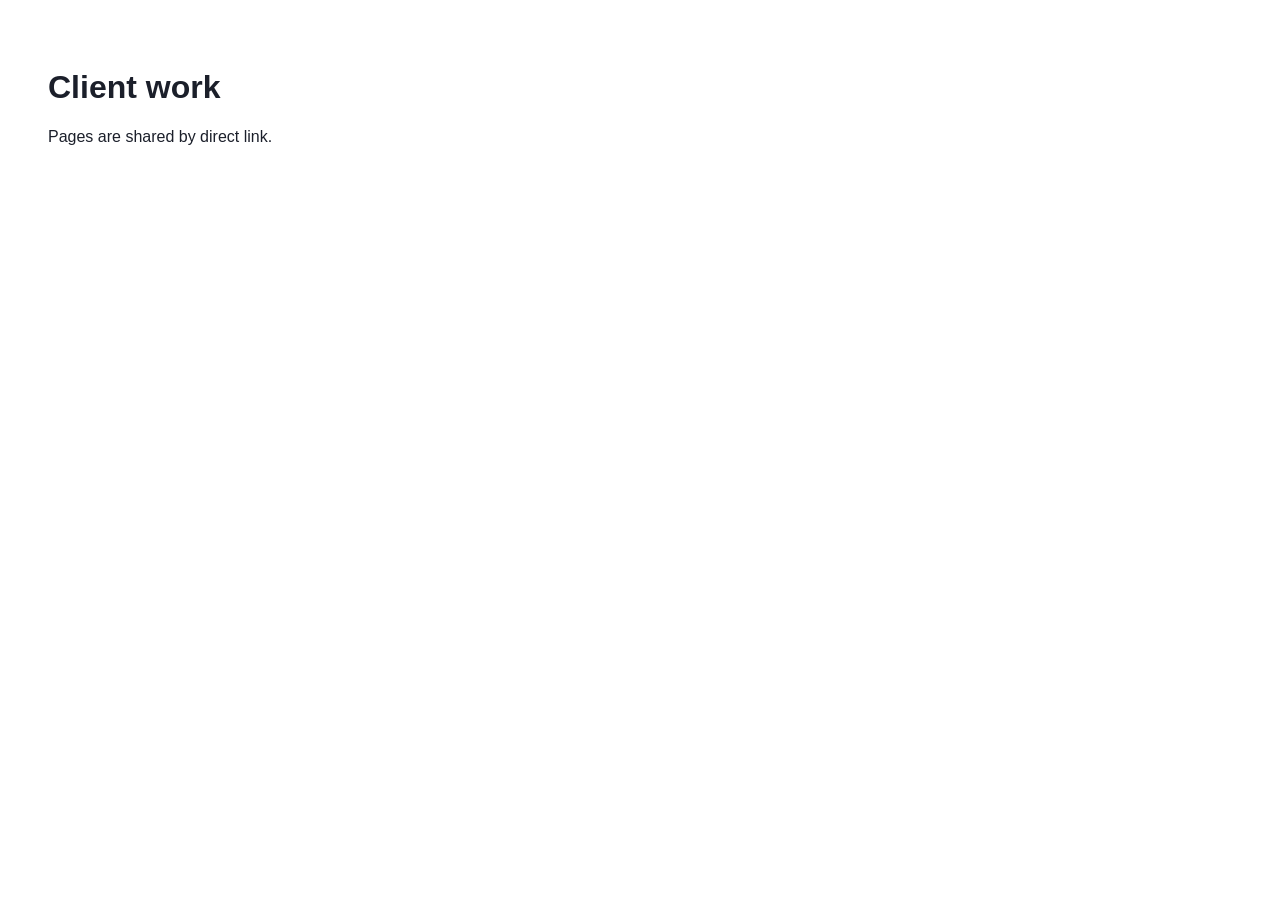
==== index.html @ 472d4ae5 "Add root placeholder page" ====
<!DOCTYPE html>
<html lang="en"><head><meta charset="UTF-8"><meta name="robots" content="noindex,nofollow"><title>Client work</title></head>
<body style="font-family:sans-serif;padding:40px;color:#1b1f2a"><h1>Client work</h1><p>Pages are shared by direct link.</p></body></html>
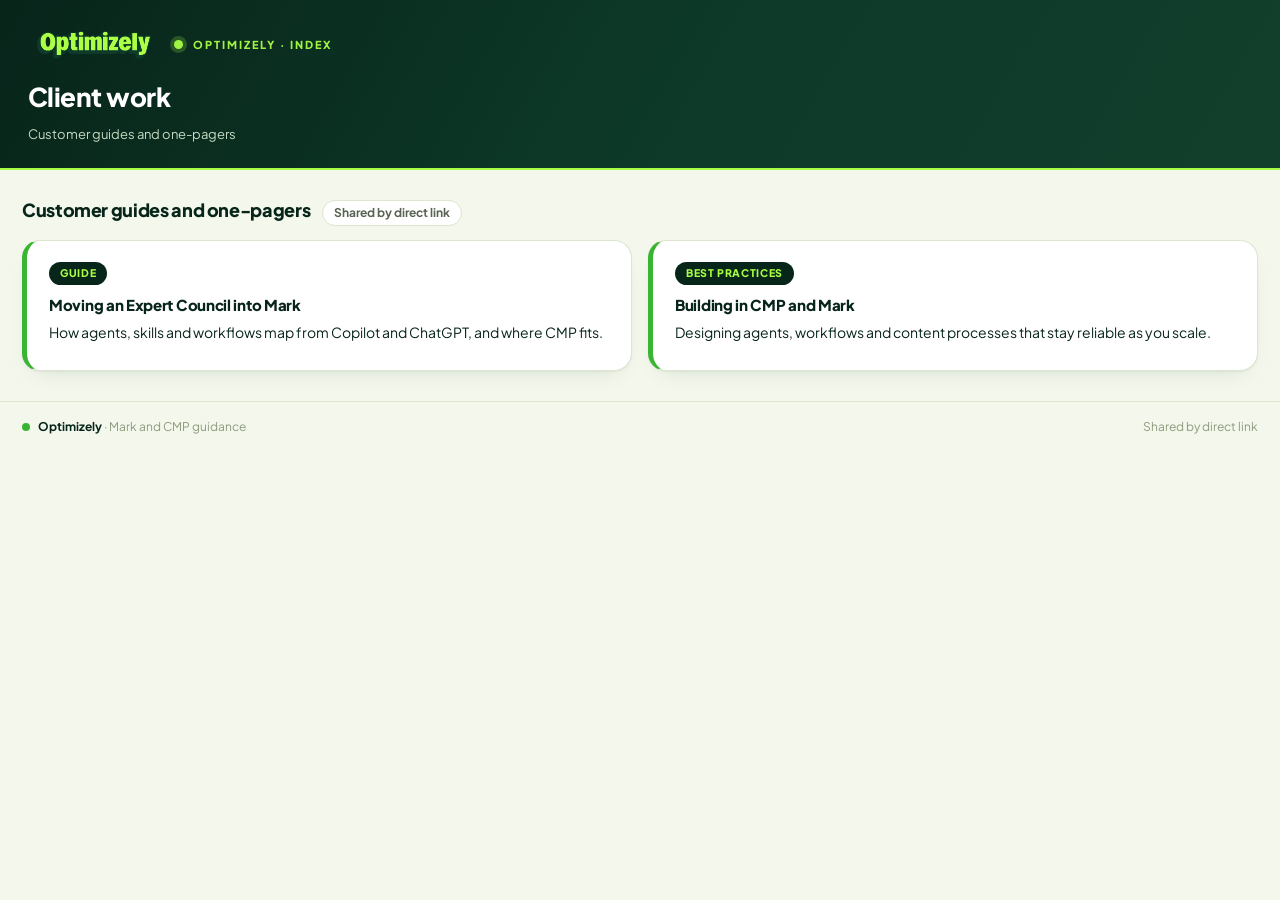
==== commit 368a2154: "Restyle root catalog with light Optimizely theme" ====
--- a/index.html
+++ b/index.html
@@ -1,3 +1,47 @@
 <!DOCTYPE html>
-<html lang="en"><head><meta charset="UTF-8"><meta name="robots" content="noindex,nofollow"><title>Client work</title></head>
-<body style="font-family:sans-serif;padding:40px;color:#1b1f2a"><h1>Client work</h1><p>Pages are shared by direct link.</p></body></html>
+<html lang="en">
+<head>
+<meta charset="UTF-8">
+<meta name="viewport" content="width=device-width, initial-scale=1">
+<meta name="robots" content="noindex,nofollow">
+<title>Client work</title>
+<link rel="stylesheet" href="style.css">
+</head>
+<body>
+<div class="topbar"><div class="in">
+  <div class="brandrow"><svg viewBox="0 0 740 254" class="logo">
+            <defs>
+              <style>
+                .cls-1 { fill: #abff44; }
+                .cls-2 { fill: #0d3a29; }
+              </style>
+            </defs>
+            <path class="cls-1" d="M267.653,62.0583h-27.0992v18.9211h-9.5222v19.6536h9.5222v38.9407c0,14.2815,6.1031,20.1418,20.1417,20.1418h17.5784v-19.6536h-7.5691c-2.0752,0-3.0518-.7324-3.0518-2.8075v-36.6215h10.6208v-19.6536h-10.6208v-18.9211Z"></path>
+            <path class="cls-1" d="M396.0726,79.6367c-7.2029,0-14.0386,2.8076-19.7755,8.6665-2.6866-6.2251-7.9354-8.6665-15.6254-8.6665-6.5928,0-12.8179,2.8076-18.3108,8.6665v-7.3237h-25.7566v78.7361h27.0992v-57.8619c.8545-1.2206,2.4413-1.953,4.3943-1.953,2.6854,0,3.9061,1.0985,3.9061,3.906v55.9089h27.1006v-57.8619c.8544-1.2206,2.4412-1.953,4.3943-1.953,2.6853,0,3.906,1.0985,3.906,3.906v55.9089h27.0994v-59.8149c0-13.5503-6.4694-20.2639-18.4316-20.2639Z"></path>
+            <path class="cls-1" d="M300.4906,54.7346h-6.2264c-6.2252,0-10.8636,4.8826-10.8636,10.9856,0,5.9812,4.6384,10.9871,10.8636,10.9871h6.2264c6.2253,0,10.8638-5.0059,10.8638-10.9871,0-6.103-4.6384-10.9856-10.8638-10.9856Z"></path>
+            <rect class="cls-1" x="283.8888" y="80.9795" width="27.0994" height="78.736"></rect>
+            <path class="cls-1" d="M202.7116,79.5146c-6.8357,0-12.3297,3.1737-16.2358,8.7886-.1221-2.6853-.3661-5.1266-.6102-7.3237h-26.4891c.2441,6.1031.3662,12.0842.3662,18.1887v85.3274h27.0994v-29.9067c4.0281,4.1501,9.156,6.3472,15.2593,6.3472,17.3342,0,27.0994-14.7708,27.0994-40.2834,0-25.8787-9.521-41.1379-26.489-41.1379ZM193.7997,141.5267c-4.8826-.1219-7.5681-7.8134-7.5681-20.63,0-12.9399,2.6855-21.4844,7.5681-21.4844,5.0057-.1221,7.8132,8.4224,7.8132,21.4844,0,12.6947-2.8075,20.5081-7.8132,20.63Z"></path>
+            <path class="cls-1" d="M112.0121,60.2274c-25.8788,0-42.6028,19.4093-42.6028,50.0486,0,31.1288,16.724,50.7821,42.6028,50.7821,25.7578,0,42.4805-19.6533,42.4805-50.7821,0-30.6393-16.7227-50.0486-42.4805-50.0486ZM111.89,138.2311c-7.6901,0-12.8167-10.7428-12.8167-27.9551,0-16.724,5.1266-27.2214,12.8167-27.2214,7.5691,0,12.8179,10.4974,12.8179,27.2214,0,17.2123-5.2488,27.9551-12.8179,27.9551Z"></path>
+            <rect class="cls-1" x="420.1205" y="80.9795" width="27.0994" height="78.736"></rect>
+            <path class="cls-1" d="M654.7404,103.5625l-2.8074,21.6064-3.2959-21.2402-4.8826-22.9492h-27.5876l22.2168,78.4919-.7322,3.1736c-.2441,1.3428-1.2207,2.0751-2.4414,2.0751h-14.8928v19.7755h19.2871c13.427,0,20.1418-5.859,23.4375-18.5549l22.0947-84.9612h-26.3669l-4.0293,22.583Z"></path>
+            <rect class="cls-1" x="583.9397" y="62.0583" width="27.0994" height="97.6571"></rect>
+            <path class="cls-1" d="M544.6327,79.5146c-21.8506,0-36.3774,16.1138-36.3774,40.7717,0,25.1465,14.0386,40.7717,36.2554,40.7717,18.5549,0,31.739-12.3296,33.9363-29.908h-26.8564c-.9766,6.8368-4.1503,10.8649-7.8123,10.8649-5.0045,0-7.812-6.1031-8.3003-16.8461h43.213c3.0516-26.6111-11.109-45.6543-34.0582-45.6543ZM535.4779,110.5201c1.3428-7.568,4.5164-12.0844,8.5444-12.0844s6.9578,4.3943,8.1783,12.0844h-16.7228Z"></path>
+            <polygon class="cls-1" points="505.692 99.9006 505.692 80.9795 452.8347 80.9795 452.8347 100.6331 475.9072 100.6331 452.8347 141.6488 452.8347 159.7156 506.1802 159.7156 506.1802 140.062 483.109 140.062 505.692 99.9006"></polygon>
+            <path class="cls-1" d="M436.7223,54.7346h-6.2264c-6.2252,0-10.8636,4.8826-10.8636,10.9856,0,5.9812,4.6384,10.9871,10.8636,10.9871h6.2264c6.2253,0,10.8636-5.0059,10.8636-10.9871,0-6.103-4.6383-10.9856-10.8636-10.9856Z"></path>
+            <path class="cls-2" d="M685.1366,76.3411h-26.3669c-1.7087,0-2.5632.4883-3.4177,1.3428l-6.1045,6.3472-.8545-4.0281c-.6104-2.4412-2.197-3.6619-4.6384-3.6619h-28.0759v-14.2827c0-2.6853-2.3203-4.7605-4.6395-4.7605h-27.0994c-1.4647,0-2.4413.6104-3.2958,1.4648l-14.7709,14.7698c-.7323.7335-1.3427,1.9541-1.3427,3.2969v3.2957c-5.2488-3.2957-12.2076-5.3708-19.8977-5.3708-11.8413,0-23.9257,3.9061-33.4478,16.7229l-.7324.9764v-11.474c0-2.3192-2.0752-4.6384-4.7605-4.6384h-57.4957c2.6854-3.1748,3.9061-6.4706,3.9061-10.6208,0-8.9106-6.9578-15.6252-15.9905-15.6252h-5.1279c-4.7604,0-8.6665,1.8308-11.9622,5.1279l-15.8695,15.8682c-1.2206,1.2207-2.1971,2.5634-2.9296,4.0293-1.2207-.1221-2.6853-.2441-4.1501-.2441-6.4706,0-13.062,2.0752-18.677,6.5916-3.9072-4.7605-9.0339-6.5916-15.8694-6.5916-5.4929,0-10.865,1.5869-15.5034,5.3708-.2441-2.8074-1.4647-3.906-4.0281-3.906h-30.0302c2.6854-3.1748,3.9073-6.4706,3.9073-10.6208,0-8.9106-6.959-15.6252-15.9917-15.6252h-5.1278c-4.7605,0-8.6666,1.8308-11.9623,5.1279l-10.3766,10.2533v-3.4178c0-2.4412-2.0751-4.6384-4.7606-4.6384h-27.0992c-1.4647,0-2.5634.6104-3.2958,1.4648l-14.7709,14.6477c-.4883.4894-1.3427,1.9541-1.3427,3.2969v5.0046c-5.1267-4.7605-11.1091-7.0798-18.0667-7.0798-4.5165,0-10.0105,1.4648-13.9165,5.3708-.4883-3.1736-1.5869-3.7839-3.662-3.7839h-26.1229c-1.3427,0-2.4412.4883-3.2957,1.3428l-3.0527,3.0515c-7.8121-16.1136-22.583-25.2684-41.0159-25.2684-12.8168,0-24.1699,4.2723-36.01,15.9904l-9.7664,9.7664c-10.8638,10.8636-16.2357,26.1228-16.2357,43.8232,0,33.448,18.5549,55.5427,47.2423,55.5427,12.8167,0,24.1699-4.7605,32.9585-13.5503l10.1324-10.2534v42.3586c0,2.6853,2.0751,4.7605,4.7605,4.7605h26.9773c1.5868,0,2.6854-.6104,3.4191-1.3428l14.6476-14.7709c.9764-.9766,1.4647-2.0751,1.4647-3.2958v-4.3943c6.5928-.8545,11.9635-3.5398,16.3578-8.1794l13.3063-13.3049c1.5867,13.7932,10.4973,20.5078,26.7332,20.5078h243.4097c1.7089,0,2.6853-.6102,3.4177-1.3427l7.4473-7.5692c7.3237,6.959,16.8459,10.3767,27.5874,10.3767,10.865,0,20.7522-4.1501,27.589-10.9869l7.0797-7.2018v12.0854c0,2.5635,2.0751,4.6384,4.6384,4.6384h33.0817v20.0198c0,2.6853,2.0751,4.7605,4.7605,4.7605h17.9445c8.5444,0,15.7476-2.6854,20.2639-7.2018l14.5269-14.5267c3.4177-3.5399,6.2253-8.5458,7.9341-14.8931l22.0947-85.0833c.8545-3.2958-.7324-5.8591-4.6384-5.8591ZM112.0121,161.0581c-25.8788,0-42.6028-19.6533-42.6028-50.7821,0-30.6393,16.724-50.0486,42.6028-50.0486,25.7578,0,42.4805,19.4093,42.4805,50.0486,0,31.1288-16.7227,50.7821-42.4805,50.7821ZM202.1012,160.936c-6.1033,0-11.2312-2.197-15.2593-6.3472v29.9067h-27.0994v-85.3274c0-6.1045-.1221-12.0856-.3662-18.1887h26.4891c.2441,2.1971.4882,4.6384.6102,7.3237,3.9061-5.6149,9.4001-8.7886,16.2358-8.7886,16.968,0,26.489,15.2593,26.489,41.1379,0,25.5127-9.7651,40.2834-27.0994,40.2834ZM278.2738,100.6331h-10.6208v36.6215c0,2.0751.9766,2.8075,3.0518,2.8075h7.5691v19.6536h-17.5784c-14.0386,0-20.1417-5.8604-20.1417-20.1418v-38.9407h-9.5222v-19.6536h9.5222v-18.9211h27.0992v18.9211h10.6208v19.6536ZM310.9882,159.7155h-27.0994v-78.736h27.0994v78.736ZM300.4906,76.7073h-6.2264c-6.2252,0-10.8636-5.0059-10.8636-10.9871,0-6.103,4.6384-10.9856,10.8636-10.9856h6.2264c6.2253,0,10.8638,4.8826,10.8638,10.9856,0,5.9812-4.6384,10.9871-10.8638,10.9871ZM414.5043,159.7156h-27.0994v-55.9089c0-2.8075-1.2207-3.906-3.906-3.906-1.9531,0-3.5399.7324-4.3943,1.953v57.8619h-27.1006v-55.9089c0-2.8075-1.2207-3.906-3.9061-3.906-1.953,0-3.5398.7324-4.3943,1.953v57.8619h-27.0992v-78.7361h25.7566v7.3237c5.4929-5.8589,11.718-8.6665,18.3108-8.6665,7.6899,0,12.9387,2.4414,15.6254,8.6665,5.7369-5.8589,12.5726-8.6665,19.7755-8.6665,11.9623,0,18.4316,6.7136,18.4316,20.2639v59.8149ZM447.2199,159.7155h-27.0994v-78.736h27.0994v78.736ZM436.7223,76.7073h-6.2264c-6.2252,0-10.8636-5.0059-10.8636-10.9871,0-6.103,4.6384-10.9856,10.8636-10.9856h6.2264c6.2253,0,10.8636,4.8826,10.8636,10.9856,0,5.9812-4.6383,10.9871-10.8636,10.9871ZM506.1802,159.7156h-53.3455v-18.0668l23.0725-41.0157h-23.0725v-19.6536h52.8573v18.9211l-22.583,40.1614h23.0712v19.6536ZM578.6909,125.1689h-43.213c.4883,10.7429,3.2958,16.8461,8.3003,16.8461,3.662,0,6.8357-4.0281,7.8123-10.8649h26.8564c-2.1973,17.5784-15.3813,29.908-33.9363,29.908-22.2168,0-36.2554-15.6252-36.2554-40.7717,0-24.658,14.5269-40.7717,36.3774-40.7717,22.9492,0,37.1099,19.0432,34.0582,45.6543ZM611.0391,159.7155h-27.0994V62.0583h27.0994v97.6571ZM663.0419,165.9407c-3.2957,12.6959-10.0105,18.5549-23.4375,18.5549h-19.2871v-19.7755h14.8928c1.2207,0,2.1973-.7323,2.4414-2.0751l.7322-3.1736-22.2168-78.4919h27.5876l4.8826,22.9492,3.2959,21.2402,2.8074-21.6064,4.0293-22.583h26.3669l-22.0947,84.9612Z"></path>
+          </svg><div class="brand"><span class="dot"></span> Optimizely &middot; Index</div></div>
+  <h1>Client work</h1>
+  <div class="sub">Customer guides and one-pagers</div>
+</div></div>
+<div class="wrap">
+<div class="sec-head"><h2>Customer guides and one-pagers</h2><span class="pill">Shared by direct link</span></div>
+<div class="cols">
+  <a class="page-link" href="securitas/"><div class="card"><span class="badge">Guide</span>
+    <h3>Moving an Expert Council into Mark</h3><p>How agents, skills and workflows map from Copilot and ChatGPT, and where CMP fits.</p></div></a>
+  <a class="page-link" href="best-practices/"><div class="card"><span class="badge">Best practices</span>
+    <h3>Building in CMP and Mark</h3><p>Designing agents, workflows and content processes that stay reliable as you scale.</p></div></a>
+</div>
+</div>
+<footer><div><span class="fdot"></span><b>Optimizely</b> &middot; Mark and CMP guidance</div><div><span>Shared by direct link</span></div></footer>
+</body>
+</html>
--- a/style.css
+++ b/style.css
@@ -0,0 +1,80 @@
+/* Shared client_work theme: light Optimizely look (readable) */
+@import url('https://fonts.googleapis.com/css2?family=Plus+Jakarta+Sans:wght@400;500;600;700;800&display=swap');
+:root{
+ --fir:#08251A;--midfir:#0D3A29;--lightfir:#197050;
+ --lfgreen:#A8FF44;--grass:#7DD03D;--gtg:#3AB533;--lightblue:#91DBDA;--darkblue:#007B79;
+ --n2:#EFF6E9;--n3:#E4F0DA;--n4:#D8E4CB;--n5:#C3CEAF;--n6:#A1AC8D;--n7:#717863;
+ --ink:#08251A;--muted:#586453;--faint:#8E9B7C;--line:#DCE6D0;--line2:#C7D4B6;--bg:#F3F7EC;--card:#FFFFFF;
+ --shadow:0 1px 2px rgba(8,37,26,.05),0 10px 26px -14px rgba(8,37,26,.15);
+ --shadow-lg:0 2px 6px rgba(8,37,26,.07),0 28px 56px -22px rgba(8,37,26,.26);
+}
+*{box-sizing:border-box}
+html{scroll-behavior:smooth}
+body{margin:0;background:var(--bg);color:var(--ink);font-family:'Plus Jakarta Sans',system-ui,-apple-system,"Segoe UI",sans-serif;
+ font-size:14px;line-height:1.55;-webkit-font-smoothing:antialiased}
+a{color:var(--lightfir);text-decoration:none;font-weight:600} a:hover{text-decoration:underline}
+h1,h2,h3{margin:0;font-weight:800;letter-spacing:-.02em}
+code{background:var(--n2);padding:1px 6px;border-radius:5px;font-size:12px;color:var(--lightfir);font-family:ui-monospace,SFMono-Regular,Menlo,monospace}
+
+/* top bar */
+.topbar{background:linear-gradient(120deg,#08251A 0%,#0D3A29 55%,#123f2c 100%);color:#fff;padding:22px 28px 24px;border-bottom:2px solid var(--lfgreen)}
+.topbar .in{max-width:1280px;margin:0 auto}
+.brandrow{display:flex;align-items:center;gap:14px;flex-wrap:wrap}
+.logo{width:132px;height:auto;display:block;flex-shrink:0}
+.brand{display:flex;align-items:center;gap:10px;font-weight:800;letter-spacing:.18em;font-size:11px;text-transform:uppercase;color:var(--lfgreen);opacity:.95}
+.brand .dot{width:9px;height:9px;border-radius:50%;background:var(--lfgreen);box-shadow:0 0 0 4px rgba(168,255,68,.22)}
+.topbar h1{font-size:26px;margin-top:10px;color:#fff}
+.topbar .sub{margin-top:6px;font-size:13px;color:#d7ead0;opacity:.92;max-width:760px}
+
+/* layout */
+.wrap{max-width:1280px;margin:0 auto;padding:26px 22px 20px}
+.sec-head{display:flex;align-items:baseline;gap:12px;margin:30px 0 14px}
+.sec-head:first-child{margin-top:0}
+.sec-head h2{font-size:18px;color:var(--fir)}
+.sec-head .pill{font-size:12px;font-weight:700;color:var(--muted);background:#fff;border:1px solid var(--line);border-radius:999px;padding:3px 11px}
+h3{font-size:15px;color:var(--fir);margin:18px 0 6px}
+p{margin:6px 0}
+ul,ol{margin:8px 0 0;padding-left:22px} li{margin:6px 0}
+b,strong{color:var(--fir);font-weight:700}
+
+/* cards */
+.card{background:var(--card);border:1px solid var(--line);border-radius:18px;padding:20px 22px;box-shadow:var(--shadow)}
+.card.pad0{padding:0;overflow:hidden}
+.cols{display:grid;grid-template-columns:1fr 1fr;gap:16px}
+.cols>div{background:var(--card);border:1px solid var(--line);border-radius:18px;padding:16px 20px;box-shadow:var(--shadow)}
+.cols>div h3:first-child{margin-top:2px}
+
+/* tables */
+table{width:100%;border-collapse:collapse;font-size:13px;background:var(--card);border:1px solid var(--line);border-radius:18px;overflow:hidden;box-shadow:var(--shadow)}
+th{text-align:left;font-size:10.5px;text-transform:uppercase;letter-spacing:.05em;color:var(--faint);font-weight:700;padding:10px 14px;background:var(--n2);border-bottom:1px solid var(--line)}
+td{padding:11px 14px;border-bottom:1px solid var(--line);vertical-align:top}
+tr:last-child td{border-bottom:none}
+tbody tr:hover td,table tr:hover td{background:#F1F7E9}
+
+/* flow */
+.flow{display:flex;gap:10px;align-items:stretch;flex-wrap:wrap;margin:10px 0}
+.step{flex:1 1 150px;background:var(--card);border:1px solid var(--line);border-left:5px solid var(--lightfir);border-radius:14px;padding:12px 14px;box-shadow:var(--shadow)}
+.step b{display:block;color:var(--fir);margin-bottom:3px}
+.step span{color:var(--muted);font-size:12.5px}
+.arrow{align-self:center;color:var(--gtg);font-weight:800}
+
+/* callouts */
+.summary{background:#F5F9EF;border:1px solid var(--line);border-left:5px solid var(--gtg);border-radius:14px;padding:14px 18px;font-size:13.5px}
+.note{background:#FDF6E3;border:1px solid #F0DDA8;border-left:5px solid #E3A72F;border-radius:14px;padding:12px 16px;font-size:13px;color:#5b4310}
+.tag{display:inline-block;background:var(--n3);color:var(--lightfir);border:1px solid var(--n5);border-radius:999px;padding:1px 10px;font-size:11.5px;margin-right:6px;font-weight:700}
+.badge{display:inline-block;background:var(--fir);color:var(--lfgreen);font-size:10.5px;font-weight:800;text-transform:uppercase;letter-spacing:.06em;padding:3px 11px;border-radius:999px}
+
+/* index tiles */
+.page-link{display:block;color:inherit;text-decoration:none;font-weight:inherit}
+.page-link:hover{text-decoration:none}
+.page-link .card{transition:.15s;border-left:5px solid var(--gtg)}
+.page-link:hover .card{box-shadow:var(--shadow-lg);transform:translateY(-1px)}
+.page-link h3{margin-top:8px}
+
+/* footer */
+footer{max-width:1280px;margin:10px auto 40px;padding:16px 22px;border-top:1px solid var(--line);font-size:12px;color:var(--faint);display:flex;gap:10px 22px;flex-wrap:wrap;align-items:center;justify-content:space-between}
+footer a{color:var(--muted);font-weight:600} footer a:hover{color:var(--lightfir)}
+.fdot{display:inline-block;width:8px;height:8px;border-radius:50%;background:var(--gtg);margin-right:8px}
+
+@media(max-width:760px){.cols{grid-template-columns:1fr}.topbar h1{font-size:22px}.logo{width:110px}}
+@media print{body{background:#fff}.card,.cols>div,table,.step{box-shadow:none}}
